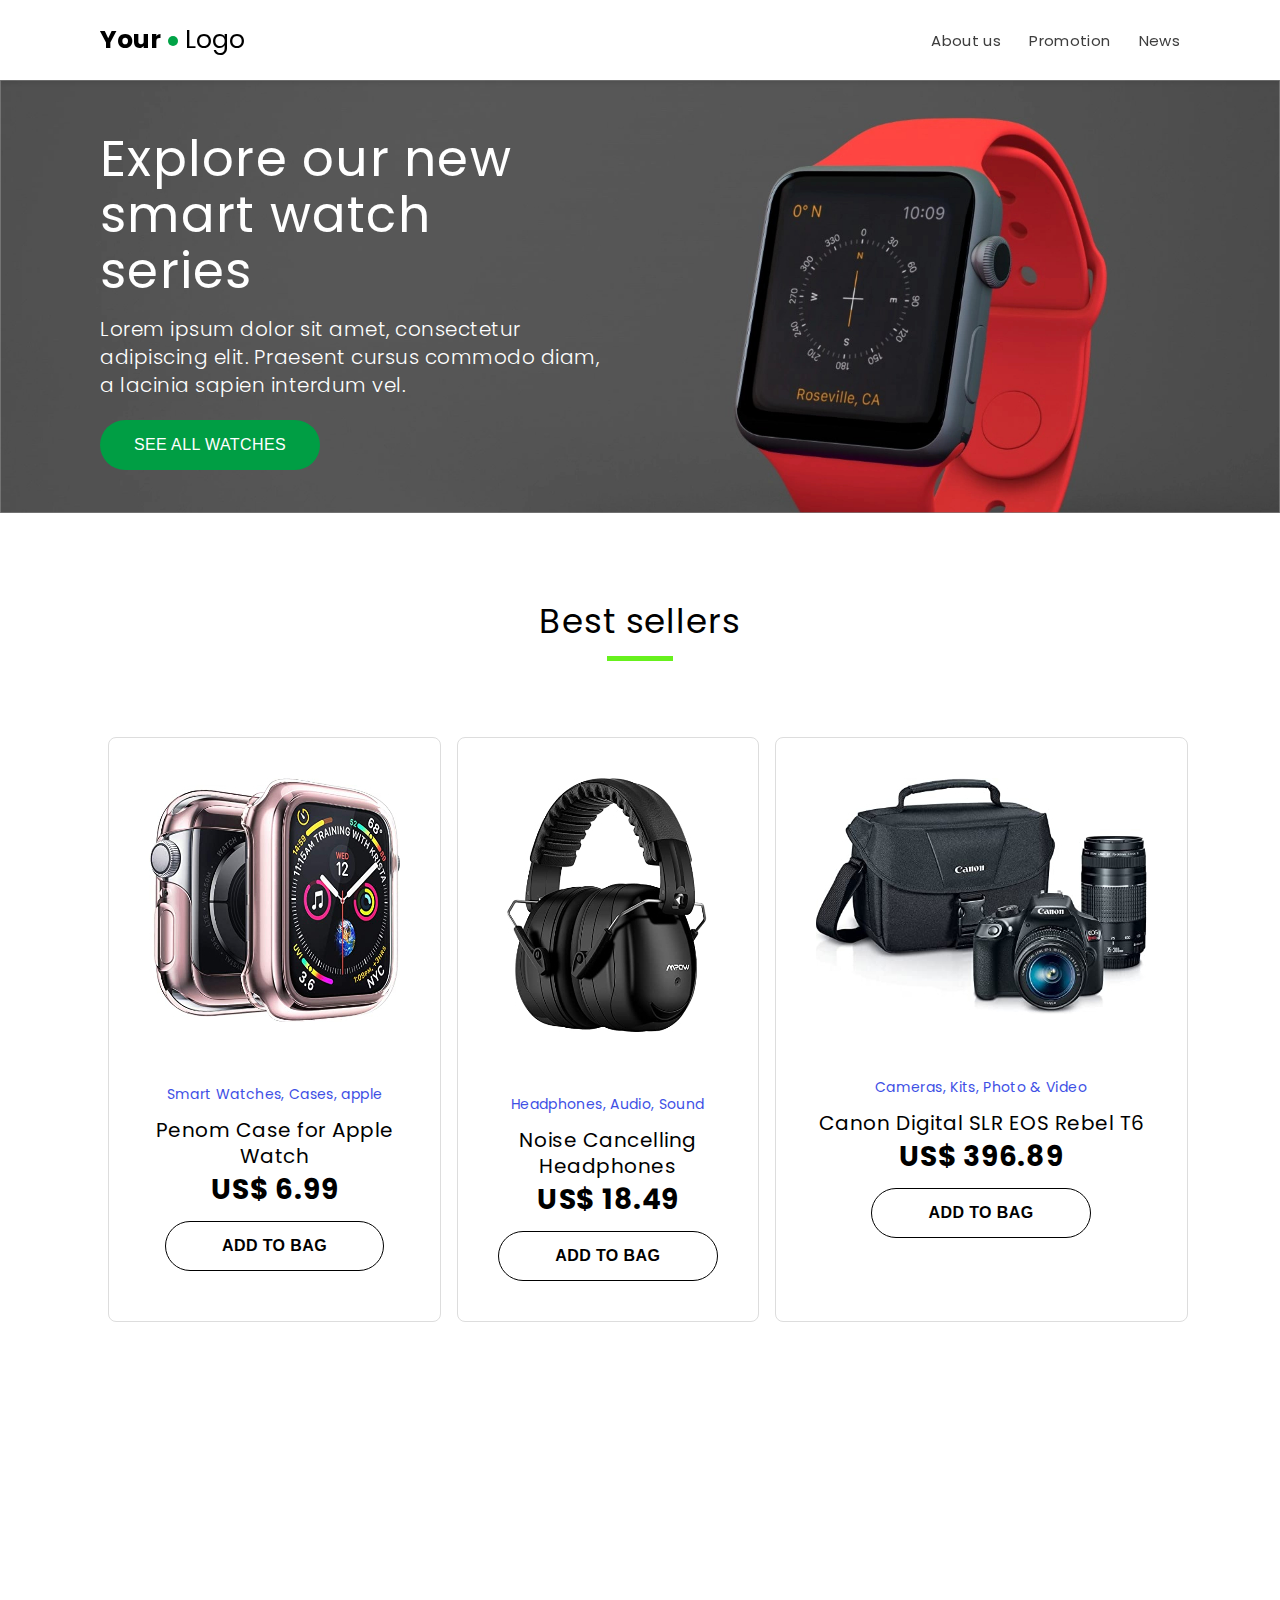
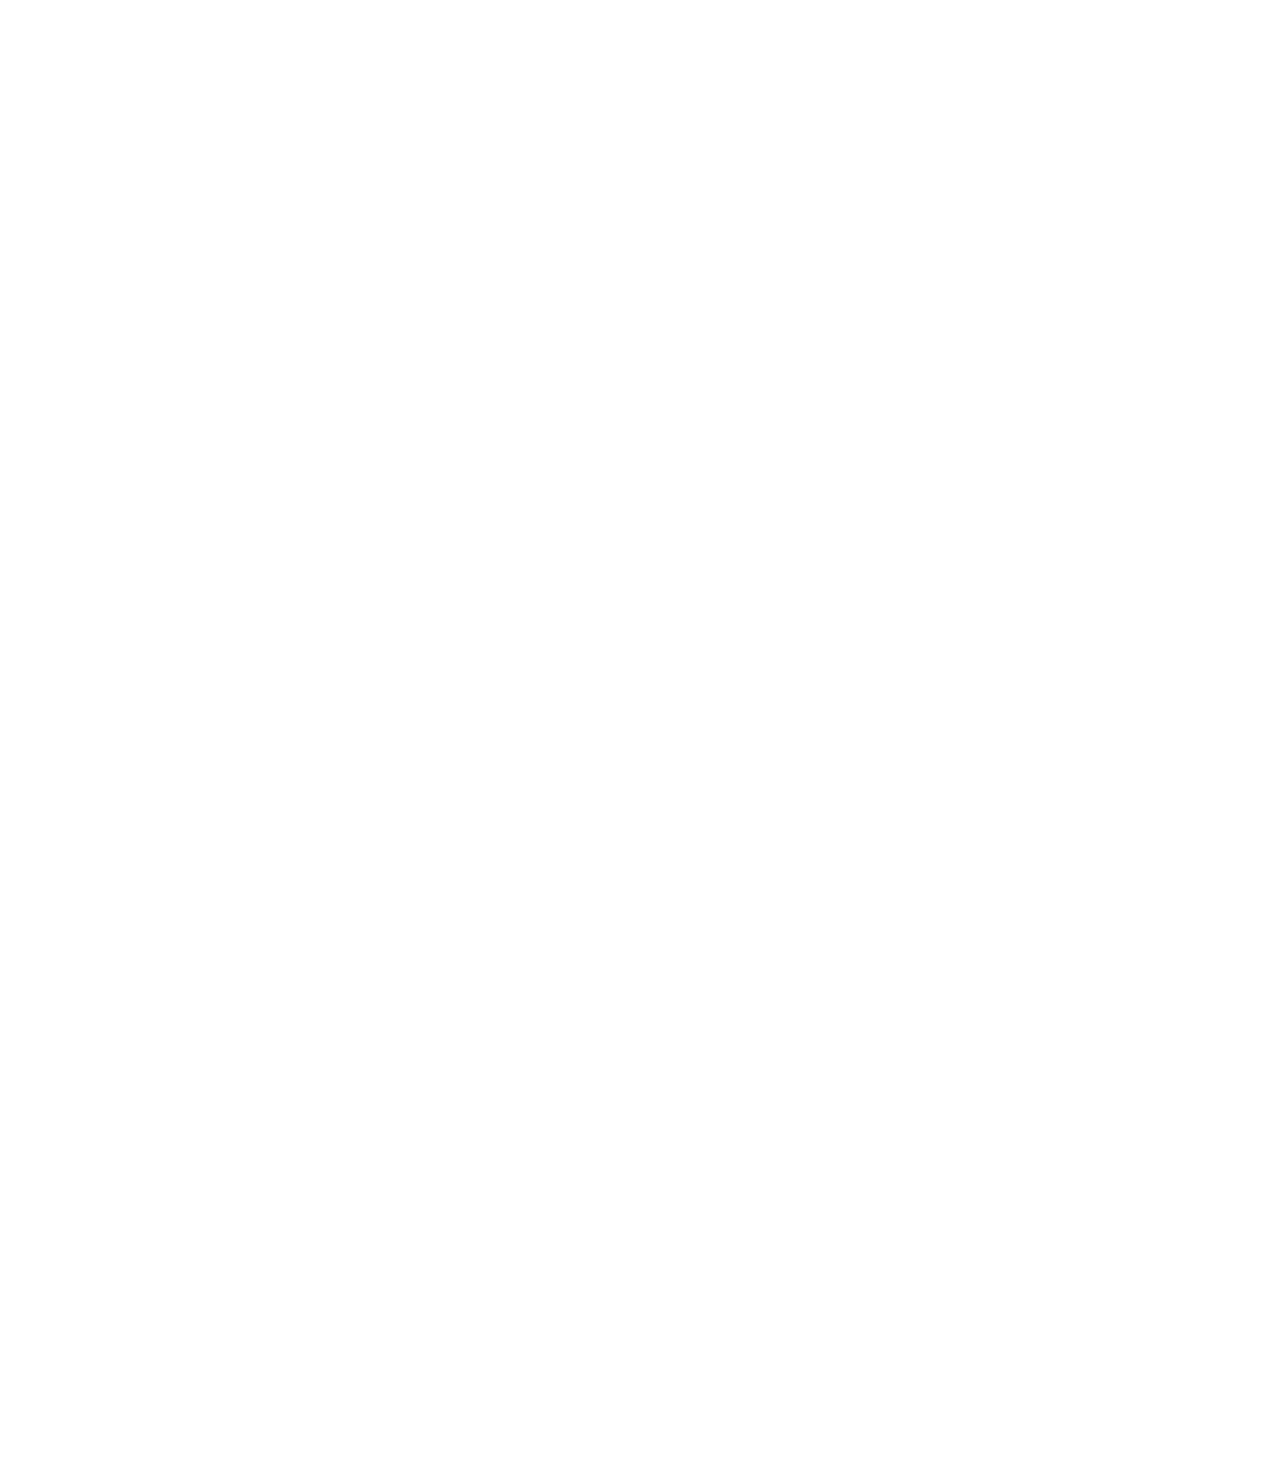
==== index.html @ abc0df98 "Site de compras" ====
<!DOCTYPE html>
<html lang="en">
<head>
    <meta charset="UTF-8">
    <meta name="viewport" content="width=device-width, initial-scale=1.0">
    <title>Site de Compras</title>

    <link rel="stylesheet" href="styles/styles.css">

    <link rel="preconnect" href="https://fonts.googleapis.com">
    <link rel="preconnect" href="https://fonts.gstatic.com" crossorigin>
    <link href="https://fonts.googleapis.com/css2?family=Poppins&display=swap" rel="stylesheet">
    
</head>
<body>
    <header>
        <div class="container">
            <section class="logo">
                <strong>Your</strong>
                <span class="green-dot"></span>
                <span>Logo</span>
            </section>
            <nav>
                <ul>
                    <li><a href="#">About us</a></li>
                    <li><a href="#">Promotion</a></li>
                    <li><a href="#">News</a></li>
                </ul>
            </nav>
        </div>
    </header>

    <section class="hero">
        <img src="img/Hero_image.jpg" alt="hero image - smart watch">
        <div class="hero-content">
            <div class="container">
                <h1>Explore our new smart watch series</h1>
                <p>Lorem ipsum dolor sit amet, consectetur adipiscing elit. Praesent cursus commodo diam, a lacinia sapien interdum vel.</p>
                <button>See all watches</button>
            </div>
        </div>
    </section>

    <section class="best-sellers">
        <h2>Best sellers</h2>
        <hr>
        <div class="product-slider">
            <div class="container">
                <div class="product">
                    <div class="product-picture">
                        <img src="img/Watch_case.jpg" alt="product: Penom Case for Apple Watch">
                    </div>
                    <div class="product-info">
                        <h5 class="categories">Smart Watches, Cases, apple</h5>
                        <h4 class="title">Penom Case for Apple Watch</h4>
                        <h3 class="price">US$ 6.99</h3>
                        <button>Add to bag</button>
                    </div>
                </div>

                <div class="product">
                    <div class="product-picture">
                        <img src="img/Headphone.jpg" alt="product: Noise Cancelling Headphones">
                    </div>
                    <div class="product-info">
                        <h5 class="categories">Headphones, Audio, Sound</h5>
                        <h4 class="title">Noise Cancelling Headphones</h4>
                        <h3 class="price">US$ 18.49</h3>
                        <button>Add to bag</button>
                    </div>
                </div>

                <div class="product">
                    <div class="product-picture">
                        <img src="img/Camera.jpg" alt="product: Canon Digital SLR EOS Rebel T6">
                    </div>
                    <div class="product-info">
                        <h5 class="categories">Cameras, Kits, Photo & Video</h5>
                        <h4 class="title">Canon Digital SLR EOS Rebel T6</h4>
                        <h3 class="price">US$ 396.89</h3>
                        <button>Add to bag</button>
                    </div>
                </div>

            </div>
        </div>
    </section>

</body>
</html>
---- styles/styles.css ----
body {
  margin: 0;
  font-family: "Poppins", sans-serif;
  min-height: 3000px;
  padding-top: 80px;
}

.container {
  max-width: 1080px;
  margin: auto;
  padding: 0 16px;
}

ul {
  margin: 0;
  padding: 0;
}

header {
  background-color: #fff;
  box-shadow: 0 1px 6px 0 rgba(0, 0, 0, 0.15);
  height: 80px;
  position: fixed;
  top: 0;
  left: 0;
  width: 100%;
  z-index: 1;
}

header .container {
  display: flex;
  align-items: center;
  justify-content: space-between;
  height: 100%;
}

header .logo {
  display: inline-block;
  font-size: 25px;
}
  
header .logo .green-dot {
  background-color: rgb(0, 163, 70);
  width: 10px;
  height: 10px;
  display: inline-block;
  vertical-align: middle;
  border-radius: 5px;
}

header nav {
  display: inline-block;
  float: right;
}

header nav ul li {
  display: inline-block;
}

header nav ul li a {
  color: #3e3e3e;
  font-size: 15px;
  letter-spacing: 0.37px;
  margin-right: 24px;
  text-decoration: none;
}

header nav ul li:last-of-type a {
  margin-right: 0px;
}

section.hero {
  position: relative;
}

section.hero img {
  width: 100%;
  height: auto;
}

.hero-content {
  position: absolute;
  top: 0;
  left: 0;
  width: 100%;
  height: 100%; 
  z-index: 0;
}

.hero-content .container {
  display: flex;
  flex-direction: column;
  justify-content: center;
  height: 100%;
}

.hero-content h1 {
  max-width: 495px;
  color: #fff ;
  font-size: 50px;
  letter-spacing: 1.25px;
  line-height: 56px;
  margin-bottom: 16px;
  margin-top: 0;
  font-weight: normal;
}


.hero-content p {
  max-width: 518px;
  color: #fff ;
  font-weight: 300;
  font-size: 20px;
  letter-spacing: 0.5px;
  line-height: 28px;
  margin-bottom: 21px;
  margin-top: 0;
}

.hero-content button {
  height: 50px;
  width: 220px;
  max-width: 100%;
  border-radius: 92px;
  background-color: #009e44;
  color: #fff;
  font-size: 16px;
  letter-spacing: 0.4px;
  line-height: 24px;
  text-align: center;
  border: none;
  text-transform: uppercase;
}

section.best-sellers {
  padding-top: 80px;
}

section.best-sellers h2 {
  text-align: center;
  font-size: 34px;
  letter-spacing: 0.85px;
  line-height: 42px;
  font-weight: normal;
  margin: 0 0 14px 0;
}

section.best-sellers hr {
  border: none;
  border-top: 5px solid #67f11d;
  width: 66px;
}

section.best-sellers .product-slider {
  margin-top: 76px;
}

section.best-sellers .container {
  display: flex;
  justify-content: space-between;
  padding: 0 8px;
}

section.best-sellers .product-slider .product {
  border-radius: 8px;
  border: 1px solid #ddd;
  width: 33%;
  text-align: center;
  margin: 0 8px;
  padding: 40px;
}

section.best-sellers .product-slider .product .product-info {
  margin-top: 50px;
}

section.best-sellers .product-slider .product .product-info .categories {
  color: #3e50e5;
  font-weight: normal;
  font-size: 14px;
  letter-spacing: 0.35px;
  line-height: 30px;
  margin-bottom: 8px;
  margin-top: 0px;
}

section.best-sellers .product-slider .product .product-info .title {
  font-size: 20px;
  letter-spacing: 0.5px;
  line-height: 26px;
  margin-bottom: 6px;
  font-weight: normal;
  margin-top: 0px;
}

section.best-sellers .product-slider .product .product-info .price {
  font-size: 28px;
  font-weight: bold;
  letter-spacing: 0.7px;
  line-height: 30px;
  margin-bottom: 16px;
  margin-top: 0px;
}

section.best-sellers .product-slider .product .product-info button {
  height: 50px;
  width: 219.5px;
  border: 1px solid #000;
  background-color: white;
  border-radius: 220px;
  text-transform: uppercase;
  font-size: 16px;
  font-weight: 700;
  letter-spacing: 0.4px;
  line-height: 24px;
}
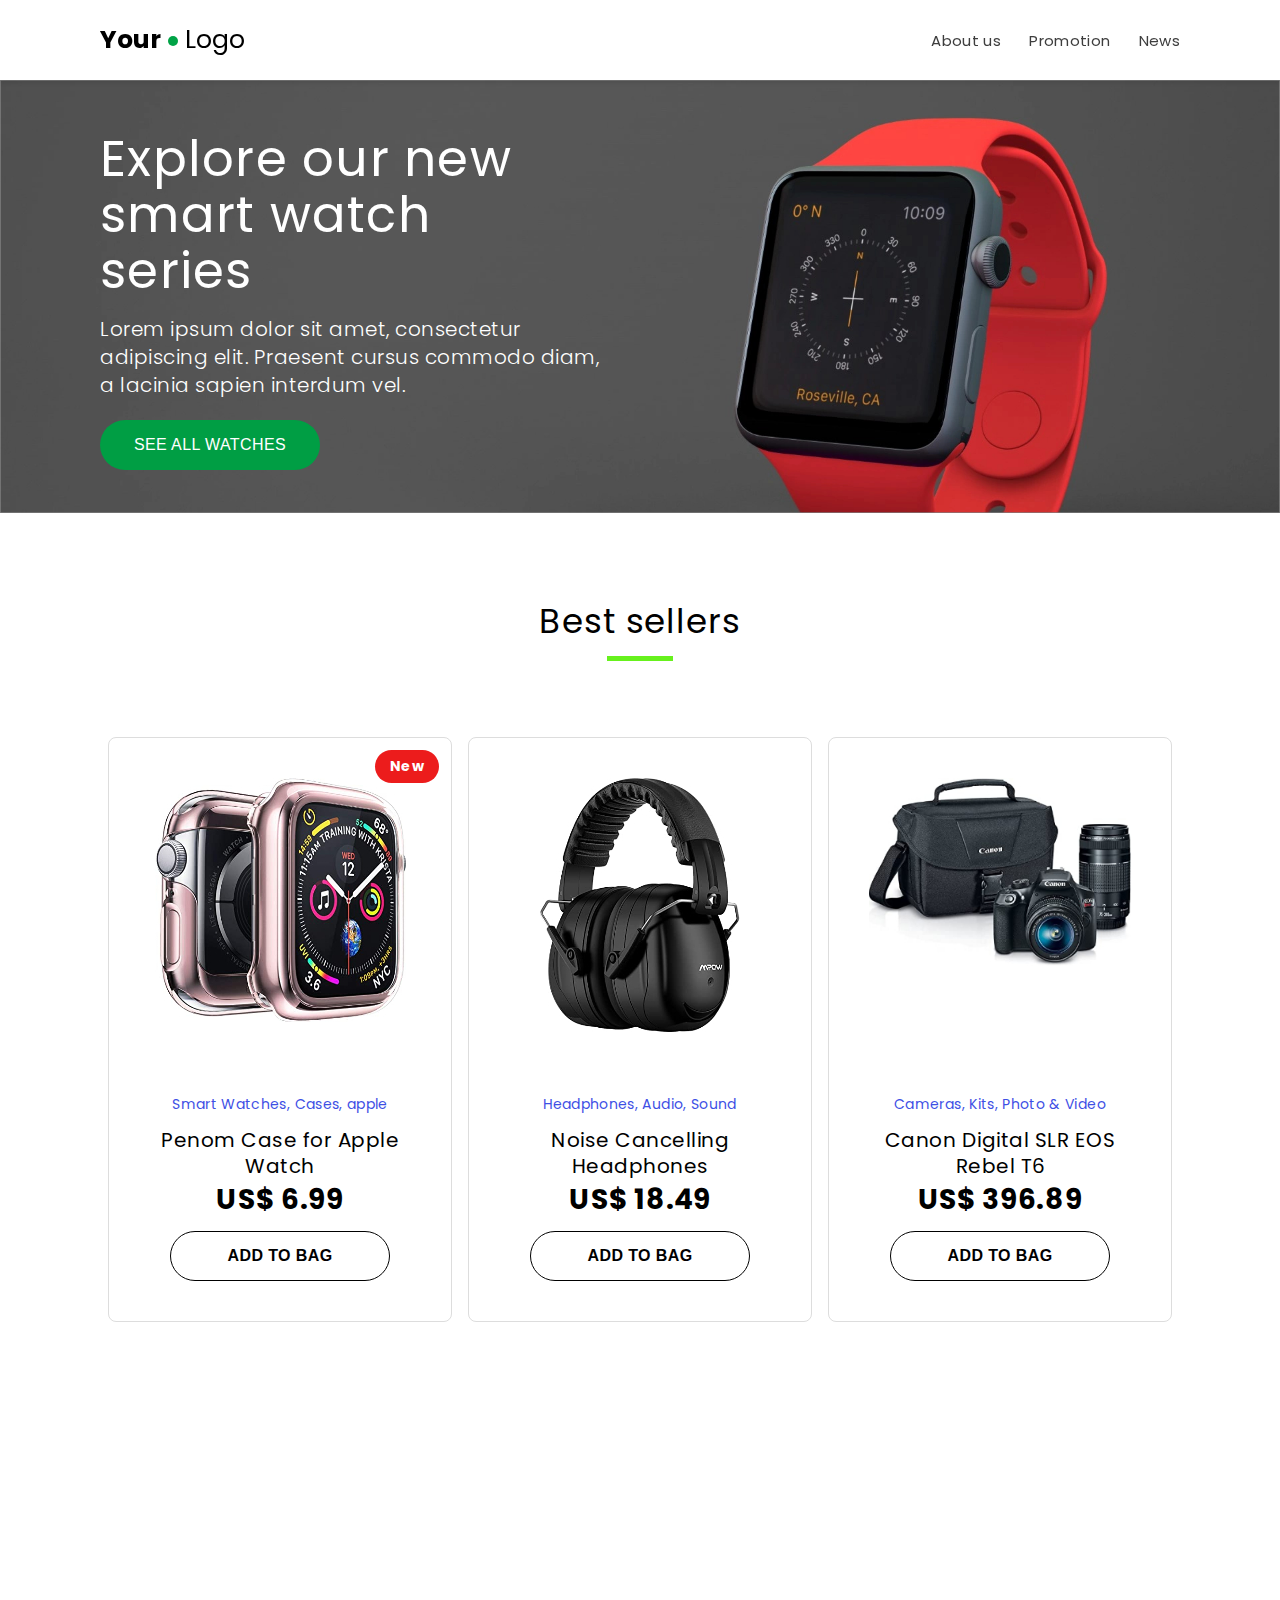
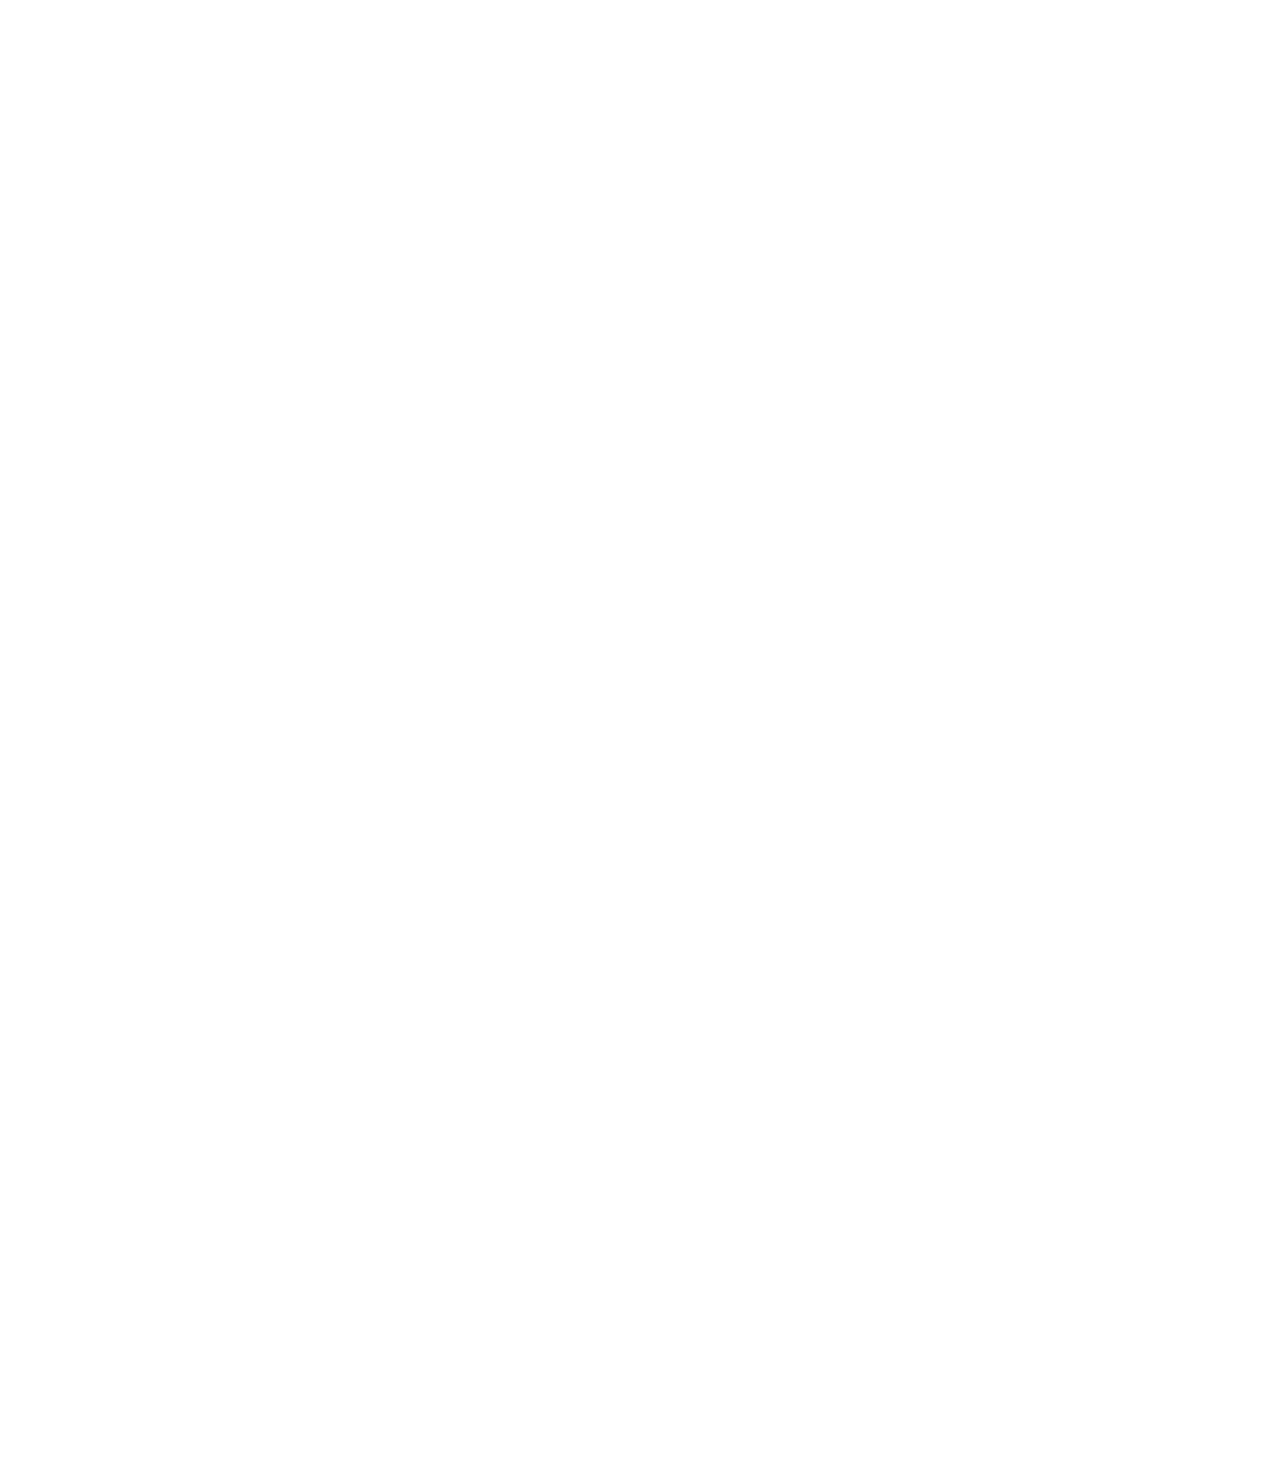
==== commit d6c53090: "Adição de etiquetas" ====
--- a/index.html
+++ b/index.html
@@ -46,7 +46,7 @@
         <hr>
         <div class="product-slider">
             <div class="container">
-                <div class="product">
+                <div class="product new">
                     <div class="product-picture">
                         <img src="img/Watch_case.jpg" alt="product: Penom Case for Apple Watch">
                     </div>
--- a/styles/styles.css
+++ b/styles/styles.css
@@ -157,7 +157,7 @@
 
 section.best-sellers .container {
   display: flex;
-  justify-content: space-between;
+  justify-content: space-around;
   padding: 0 8px;
 }
 
@@ -168,7 +168,34 @@
   text-align: center;
   margin: 0 8px;
   padding: 40px;
-}
+  position: relative;
+  display: flex;
+  flex-direction: column;
+  justify-content: space-between;
+}
+
+section.best-sellers .product-slider .product img{
+  max-width: 100%;
+}
+
+
+section.best-sellers .product-slider .product.new::before {
+  content: "New";
+  background-color: red;
+  position: absolute;
+  top: 12px;
+  right: 12px;
+  color: #fff;
+  font-size: 14px;
+  font-weight: 700;
+  letter-spacing: 0.35px;
+  line-height: 21px;
+  text-align: center;
+  padding: 6px 15px;
+  border-radius: 40px;
+  background-color: #ec1c1c;
+}
+
 
 section.best-sellers .product-slider .product .product-info {
   margin-top: 50px;
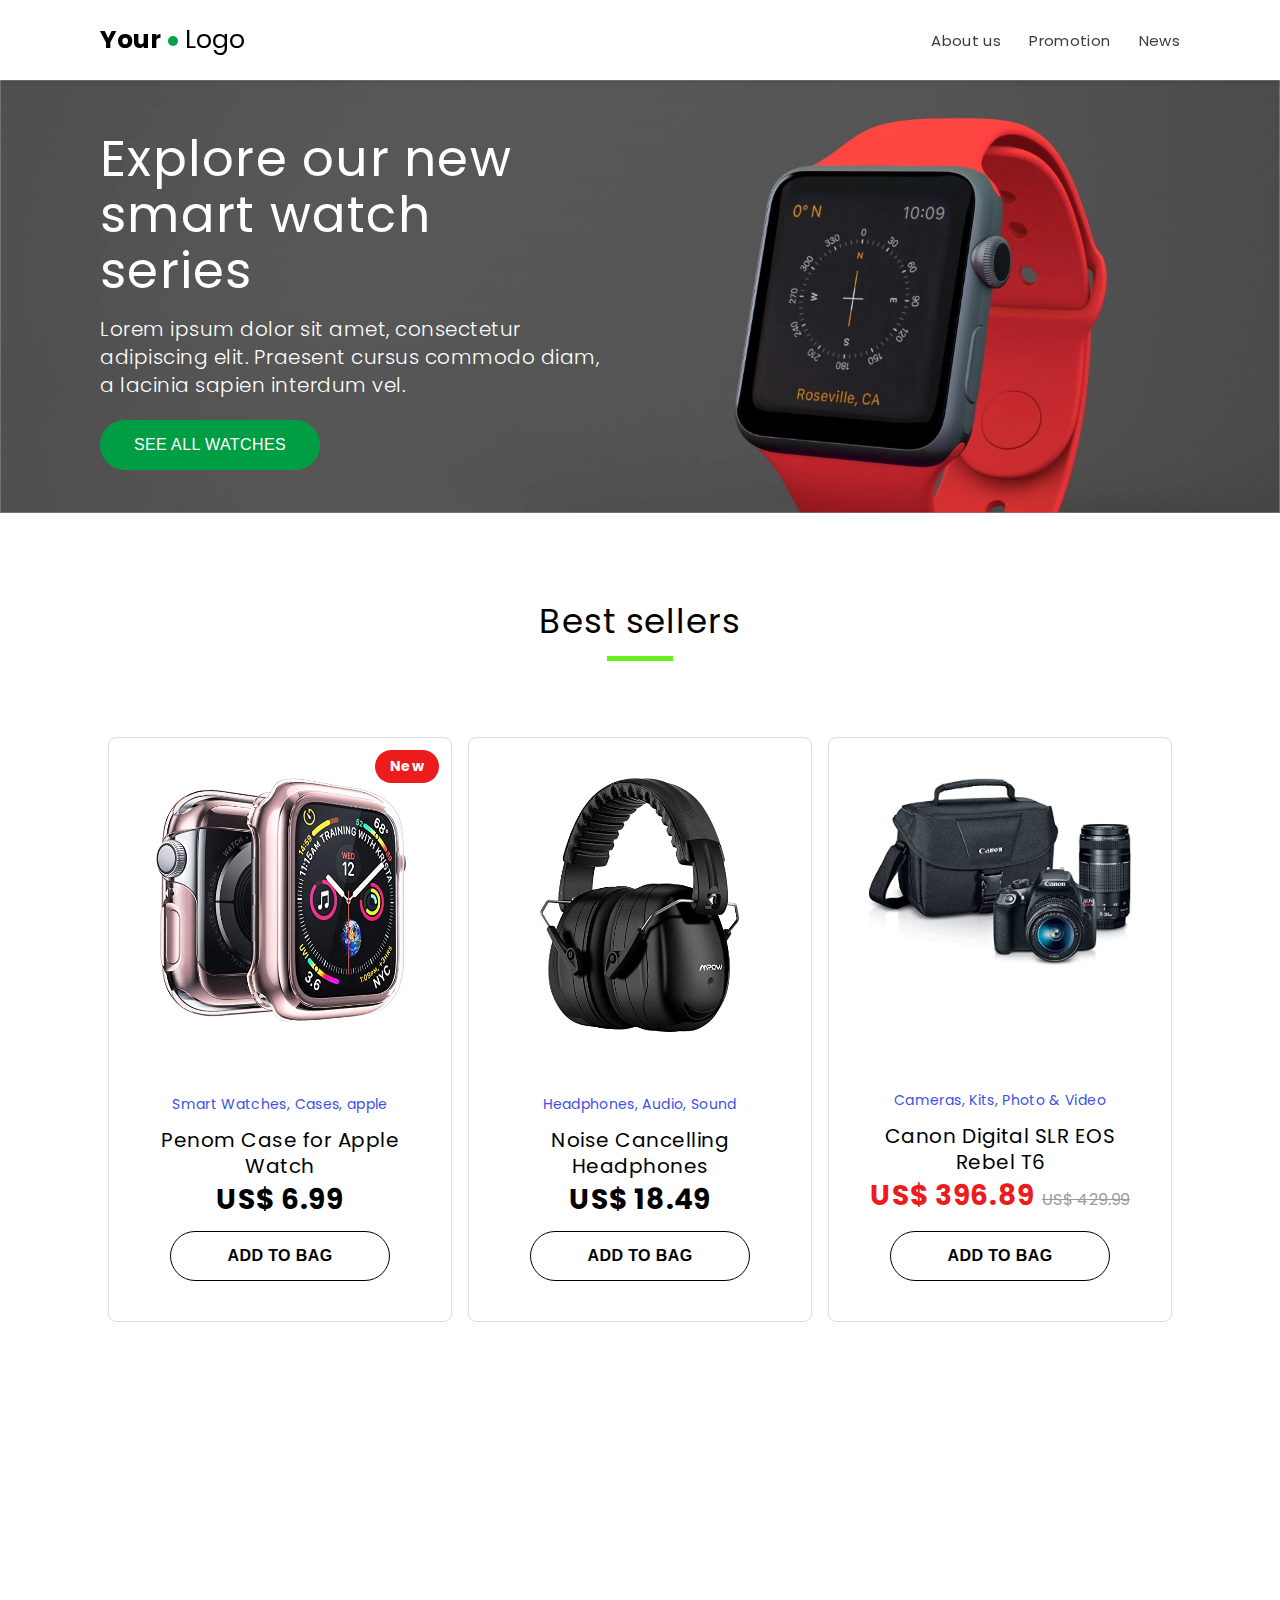
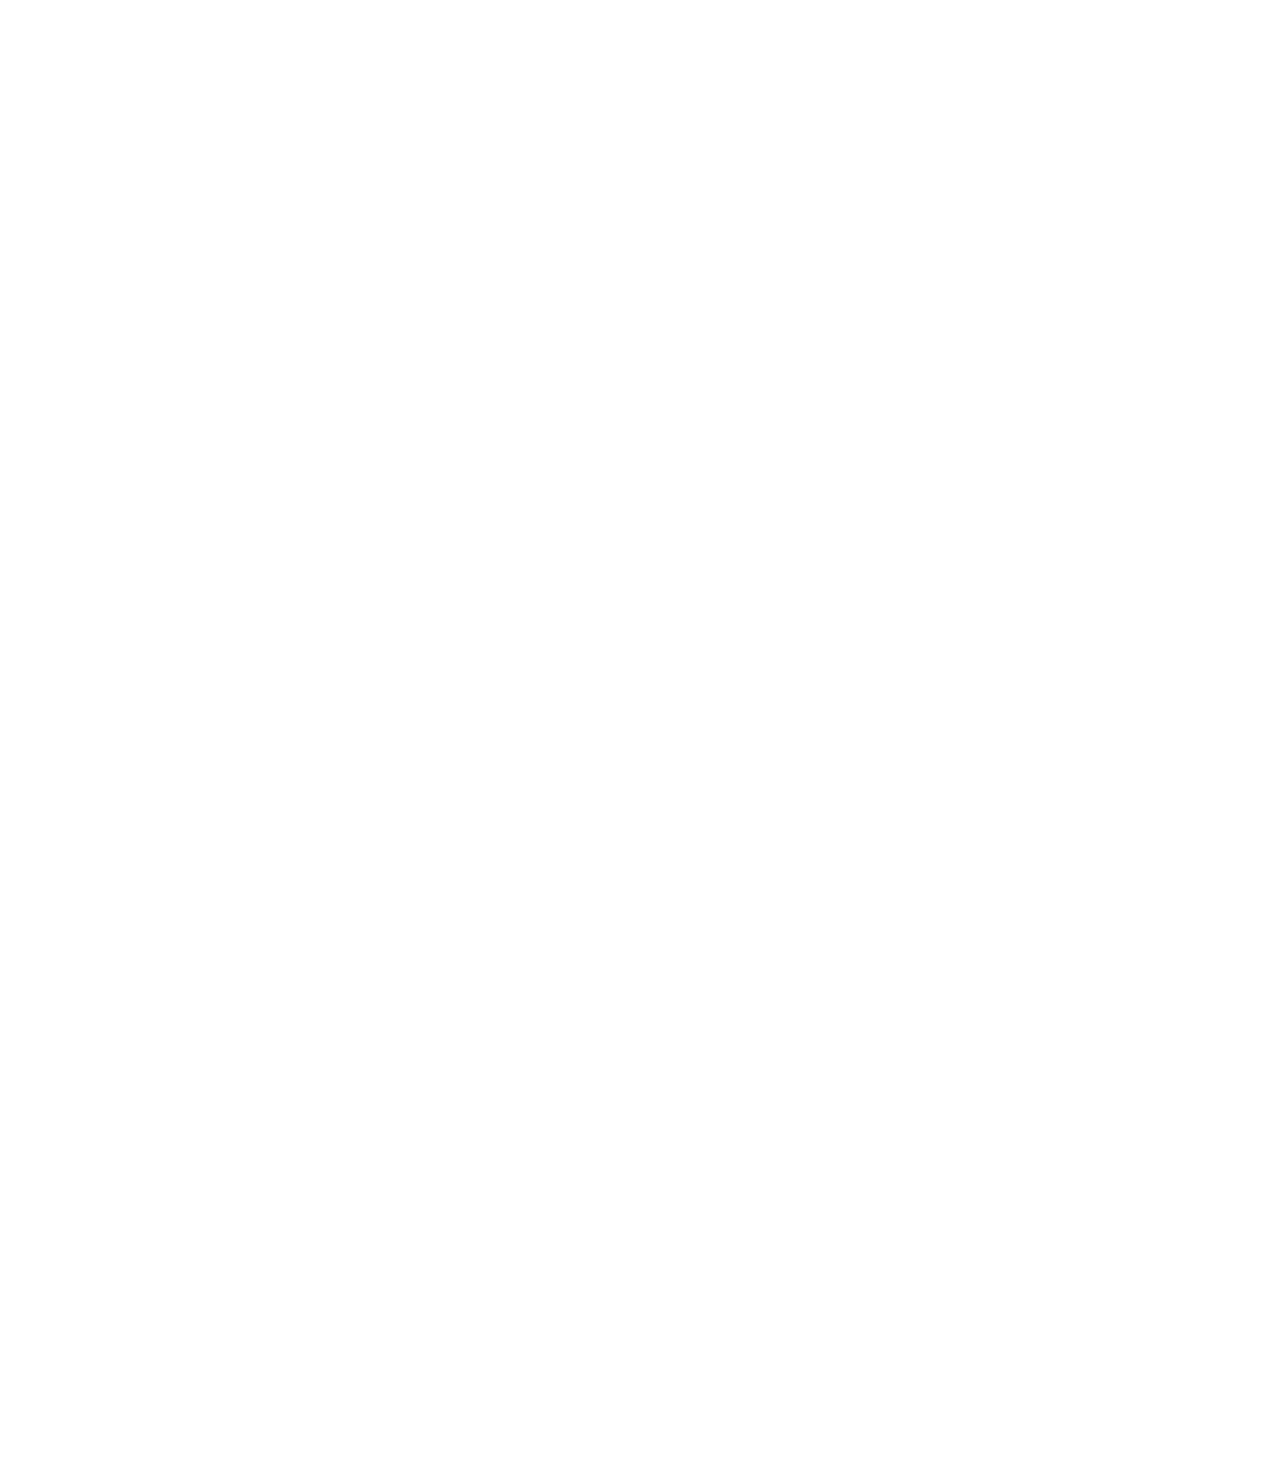
==== commit 79a4394c: "preços com desconto" ====
--- a/index.html
+++ b/index.html
@@ -53,7 +53,9 @@
                     <div class="product-info">
                         <h5 class="categories">Smart Watches, Cases, apple</h5>
                         <h4 class="title">Penom Case for Apple Watch</h4>
-                        <h3 class="price">US$ 6.99</h3>
+                        <h3 class="price">
+                            <span>US$ 6.99</span>
+                        </h3>
                         <button>Add to bag</button>
                     </div>
                 </div>
@@ -65,7 +67,9 @@
                     <div class="product-info">
                         <h5 class="categories">Headphones, Audio, Sound</h5>
                         <h4 class="title">Noise Cancelling Headphones</h4>
-                        <h3 class="price">US$ 18.49</h3>
+                        <h3 class="price">
+                            <span>US$ 18.49</span>
+                        </h3>
                         <button>Add to bag</button>
                     </div>
                 </div>
@@ -77,7 +81,10 @@
                     <div class="product-info">
                         <h5 class="categories">Cameras, Kits, Photo & Video</h5>
                         <h4 class="title">Canon Digital SLR EOS Rebel T6</h4>
-                        <h3 class="price">US$ 396.89</h3>
+                        <h3 class="price">
+                            <span class="discounted-price">US$ 396.89</span>
+                            <span class="original-price">US$ 429.99</span>  
+                        </h3>
                         <button>Add to bag</button>
                     </div>
                 </div>
--- a/styles/styles.css
+++ b/styles/styles.css
@@ -227,6 +227,20 @@
   line-height: 30px;
   margin-bottom: 16px;
   margin-top: 0px;
+}
+
+section.best-sellers .product-slider .product .product-info .price .discounted-price {
+  color: #ec1c1c;
+}
+
+
+section.best-sellers .product-slider .product .product-info .price .original-price {
+  color: #9b9b9b;
+  font-weight: normal;
+  font-size: 16px;
+  letter-spacing: 0.4px;
+  line-height: 30px;
+  text-decoration: line-through;
 }
 
 section.best-sellers .product-slider .product .product-info button {
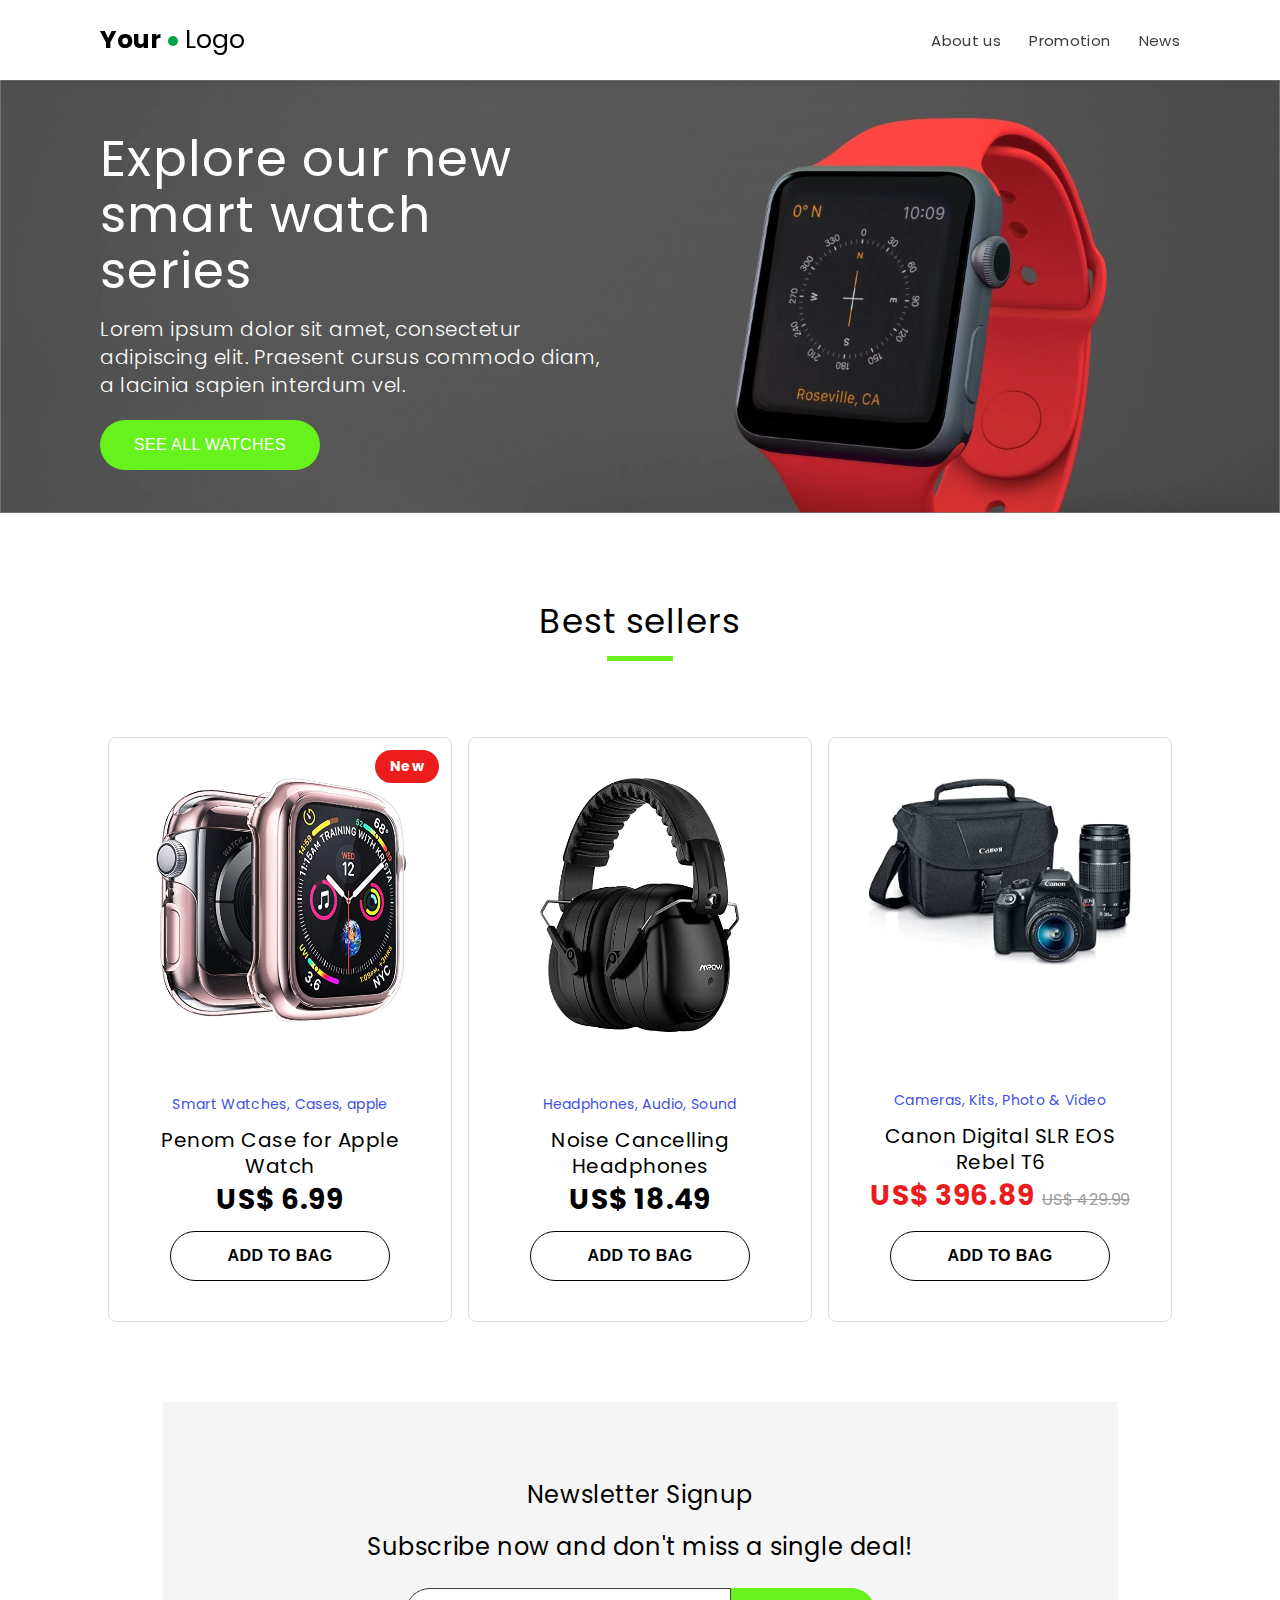
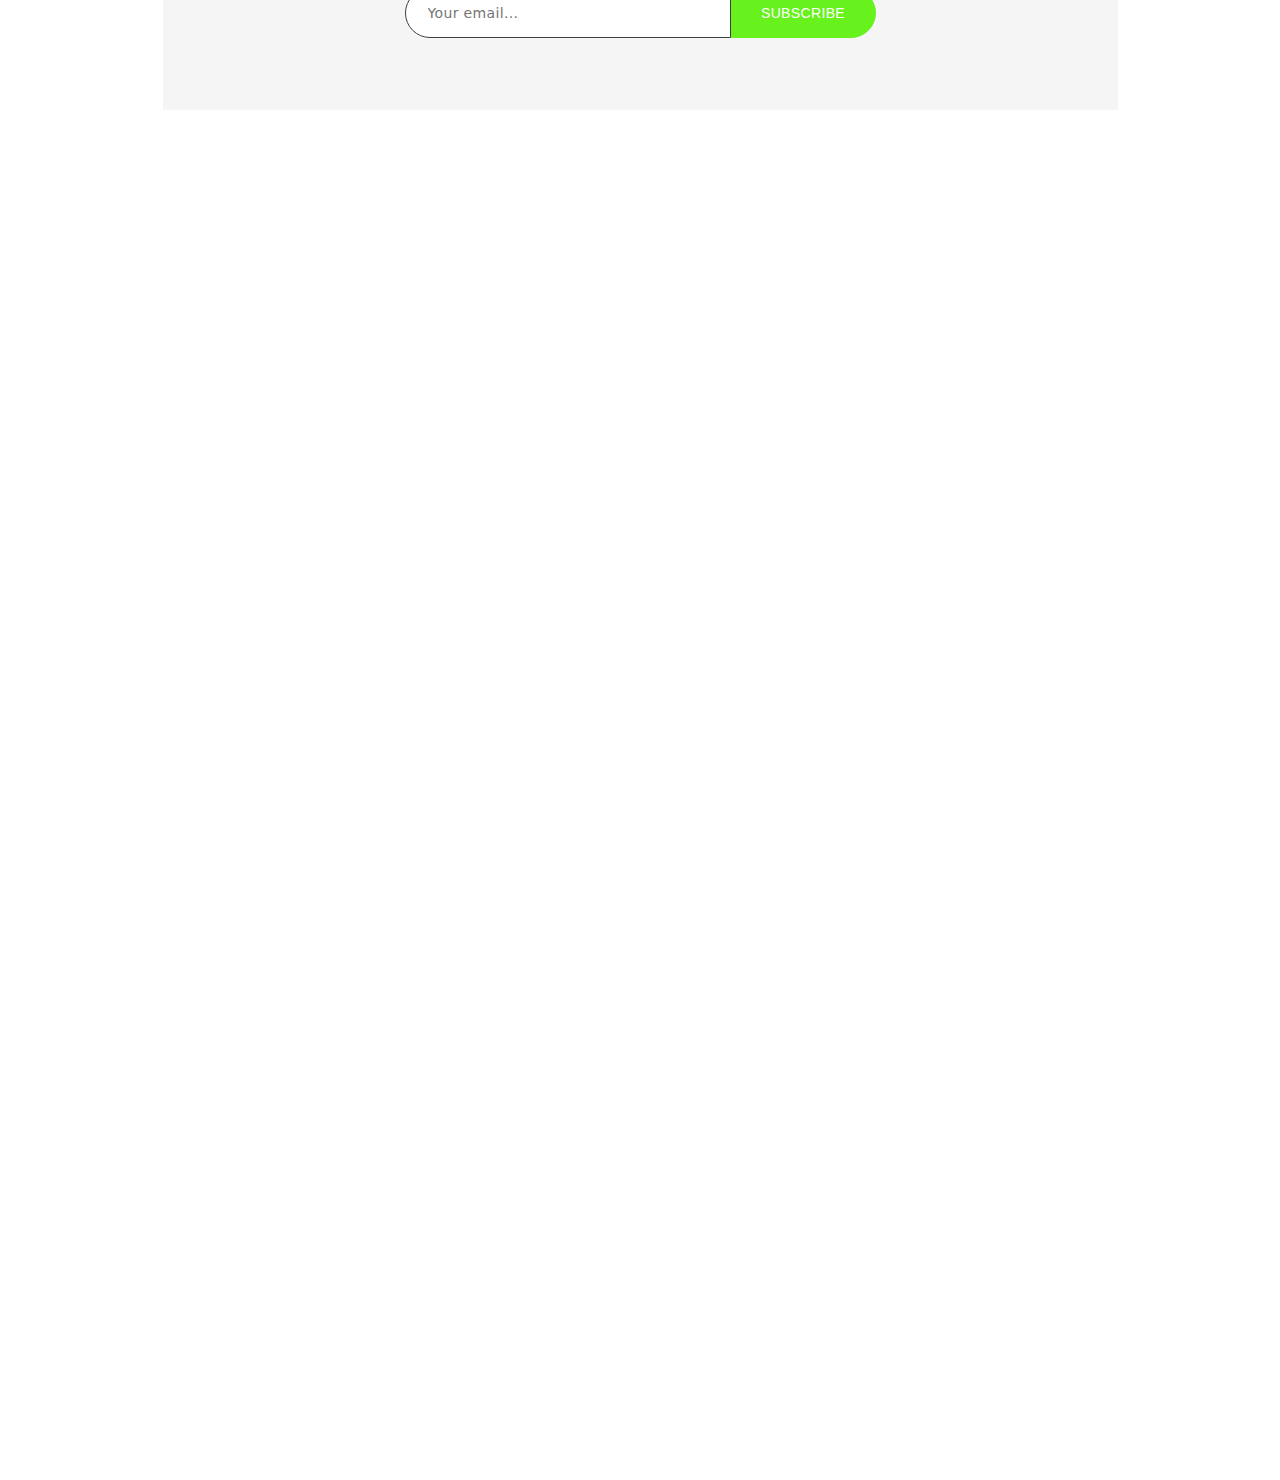
==== commit 13d0195b: "Newsletter" ====
--- a/index.html
+++ b/index.html
@@ -93,5 +93,14 @@
         </div>
     </section>
 
+    <section class="newsletter">
+        <h3>Newsletter Signup</h3>
+        <p>Subscribe now and don't miss a single deal!</p>
+        <form>
+            <input type="email" name="email" placeholder="Your email...">
+            <button type="submit">Subscribe</button>
+        </form>
+    </section>
+
 </body>
 </html>--- a/styles/styles.css
+++ b/styles/styles.css
@@ -122,7 +122,7 @@
   width: 220px;
   max-width: 100%;
   border-radius: 92px;
-  background-color: #009e44;
+  background-color: #67f11d;
   color: #fff;
   font-size: 16px;
   letter-spacing: 0.4px;
@@ -254,4 +254,65 @@
   font-weight: 700;
   letter-spacing: 0.4px;
   line-height: 24px;
+}
+
+section.newsletter {
+  background-color: rgba(200, 200, 200, 0.18);
+  max-width: 955px;
+  text-align: center;
+  padding: 72px 0;
+  margin: 80px auto;
+}
+
+section.newsletter h3 {
+  font-size: 24px;
+  letter-spacing: 0.6px;
+  line-height: 42px;
+  font-weight: normal;
+  margin-top: 0;
+  margin-bottom: 10px;
+}
+
+section.newsletter p {
+  font-size: 24px;
+  letter-spacing: 0.6px;
+  line-height: 42px;
+  font-weight: normal;
+  margin-top: 0;
+  margin-bottom: 20px;
+}
+
+section.newsletter form {
+  display: flex;
+  justify-content: center;
+}
+
+section.newsletter form input {
+  height: 50px;
+  width: 326px;
+  max-width: 80%;
+  border-radius: 60px 0 0 60px;
+  box-sizing: border-box;
+  border: 1px solid #3e3e3e;
+  color: #3e3e3e;
+  font-size: 14px;
+  font-family: system-ui, -apple-system, BlinkMacSystemFont, 'Segoe UI', Roboto, Oxygen, Ubuntu, Cantarell, 'Open Sans', 'Helvetica Neue', sans-serif;
+  letter-spacing: 0.35px;
+  line-height: 21px;
+  padding-left: 22px;
+}
+
+section.newsletter form button{
+  height: 50px;
+  width: 145px;
+  max-width: 20%;
+  border-radius: 0 60px 60px 0;
+  box-sizing: border-box;
+  background-color: #67f11d;  
+  border: 1px solid #67f11d;
+  color: #fff;
+  font-size: 14px;
+  letter-spacing: 0.35px;
+  line-height: 21px;
+  text-transform: uppercase;
 }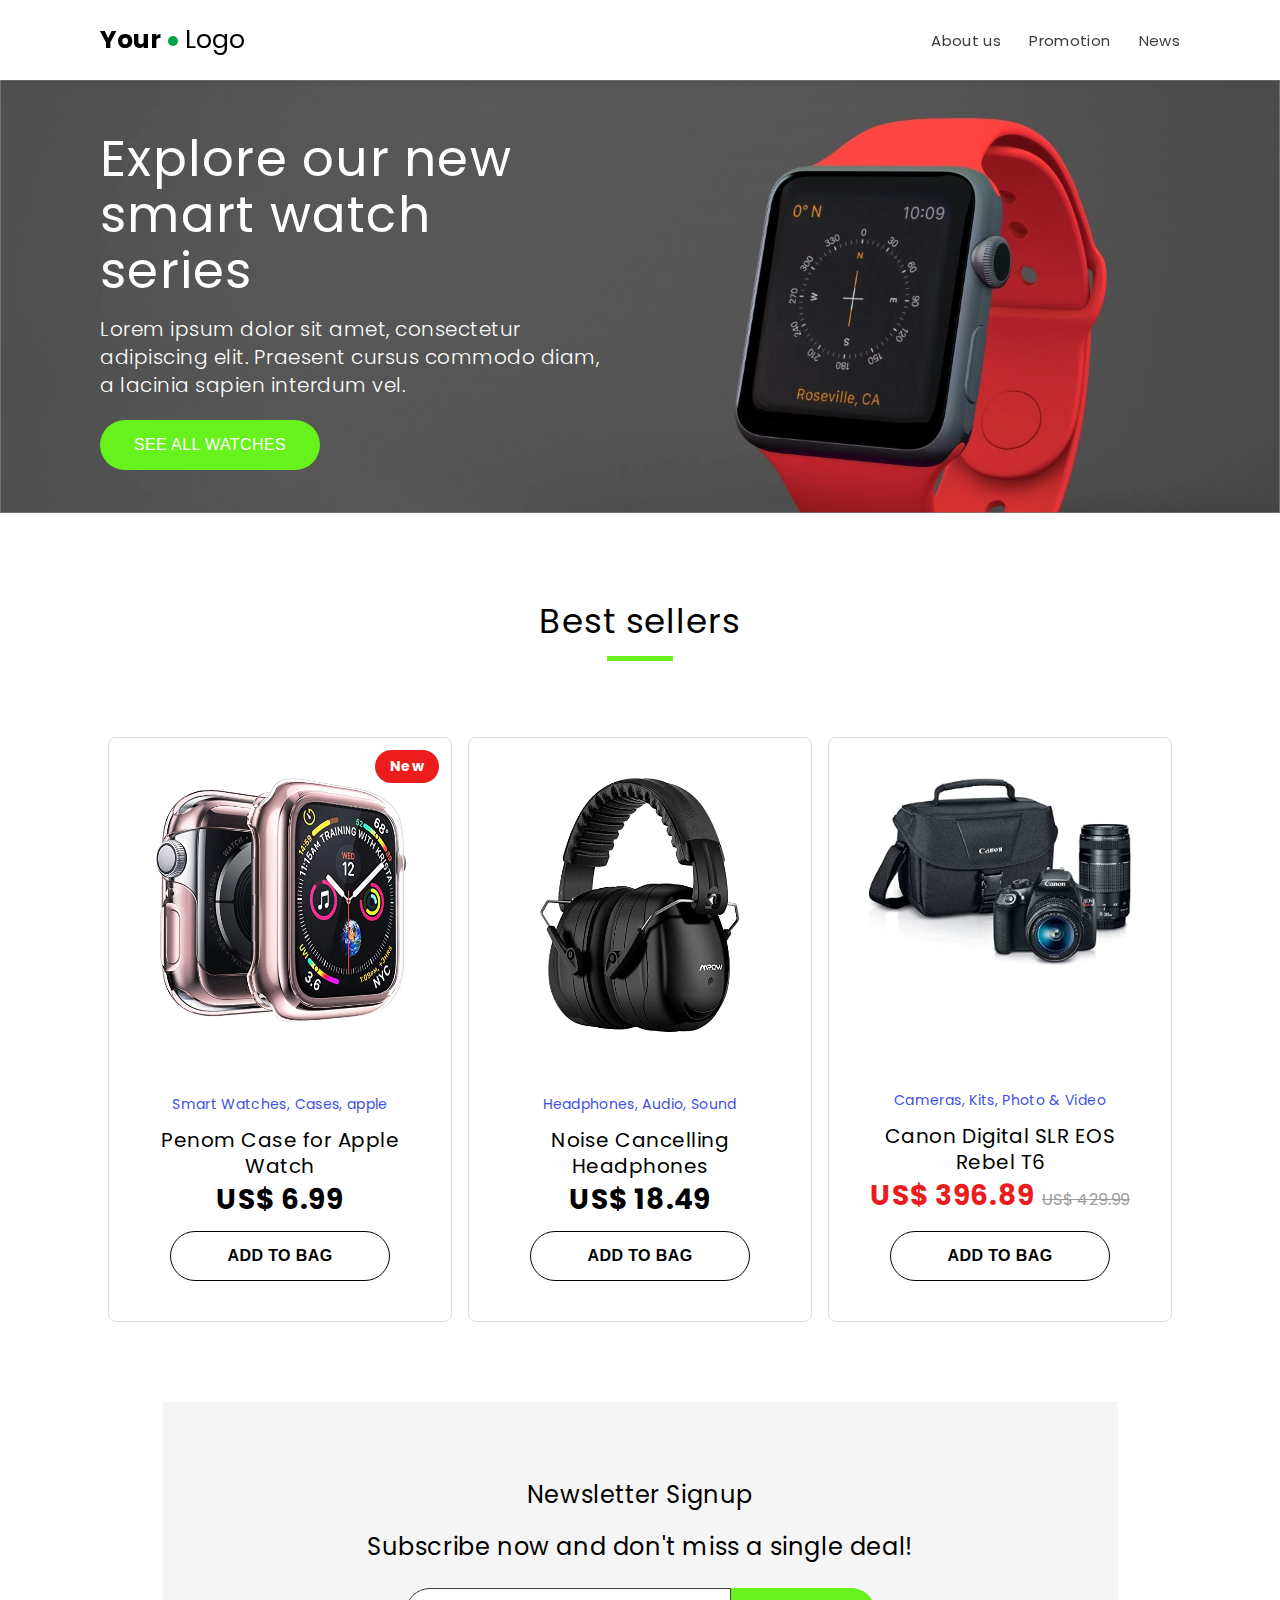
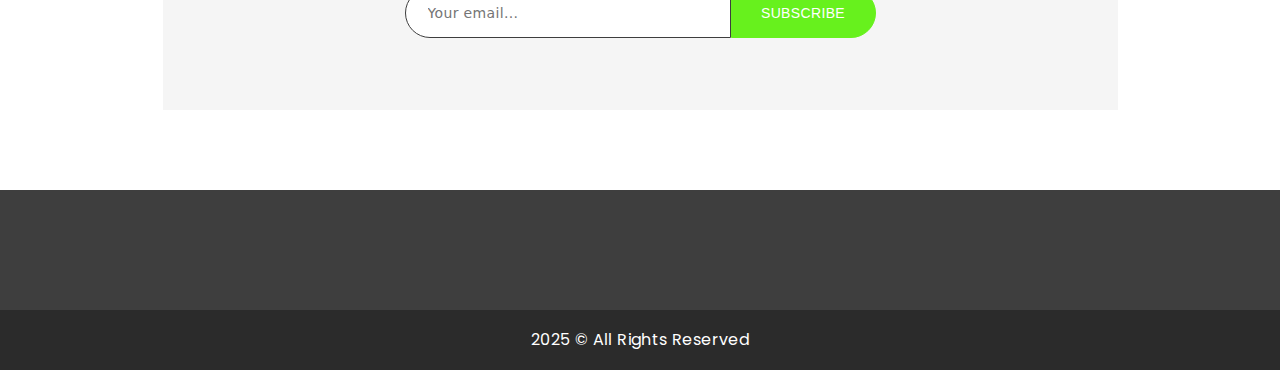
==== commit c81003cb: "footer e copyright text" ====
--- a/index.html
+++ b/index.html
@@ -102,5 +102,17 @@
         </form>
     </section>
 
+    <footer>
+        <div class="bottom-nav">
+            <div class="container">
+                
+            </div>
+        </div>
+
+        <div class="copyright-text">
+            2025 © All Rights Reserved
+        </div>
+    </footer>
+
 </body>
 </html>--- a/styles/styles.css
+++ b/styles/styles.css
@@ -1,7 +1,6 @@
 body {
   margin: 0;
   font-family: "Poppins", sans-serif;
-  min-height: 3000px;
   padding-top: 80px;
 }
 
@@ -315,4 +314,25 @@
   letter-spacing: 0.35px;
   line-height: 21px;
   text-transform: uppercase;
+}
+
+footer {
+
+}
+
+footer .bottom-nav {
+  padding: 60px 0;
+  background-color: #3e3e3e;
+}
+
+footer .copyright-text {
+  color: #fff;
+  background-color: #2b2b2b;
+  height: 60px;
+  display: flex;
+  align-items: center;
+  justify-content: center;
+  font-size: 16px;
+  letter-spacing: 0.4px;
+  line-height: 22px;
 }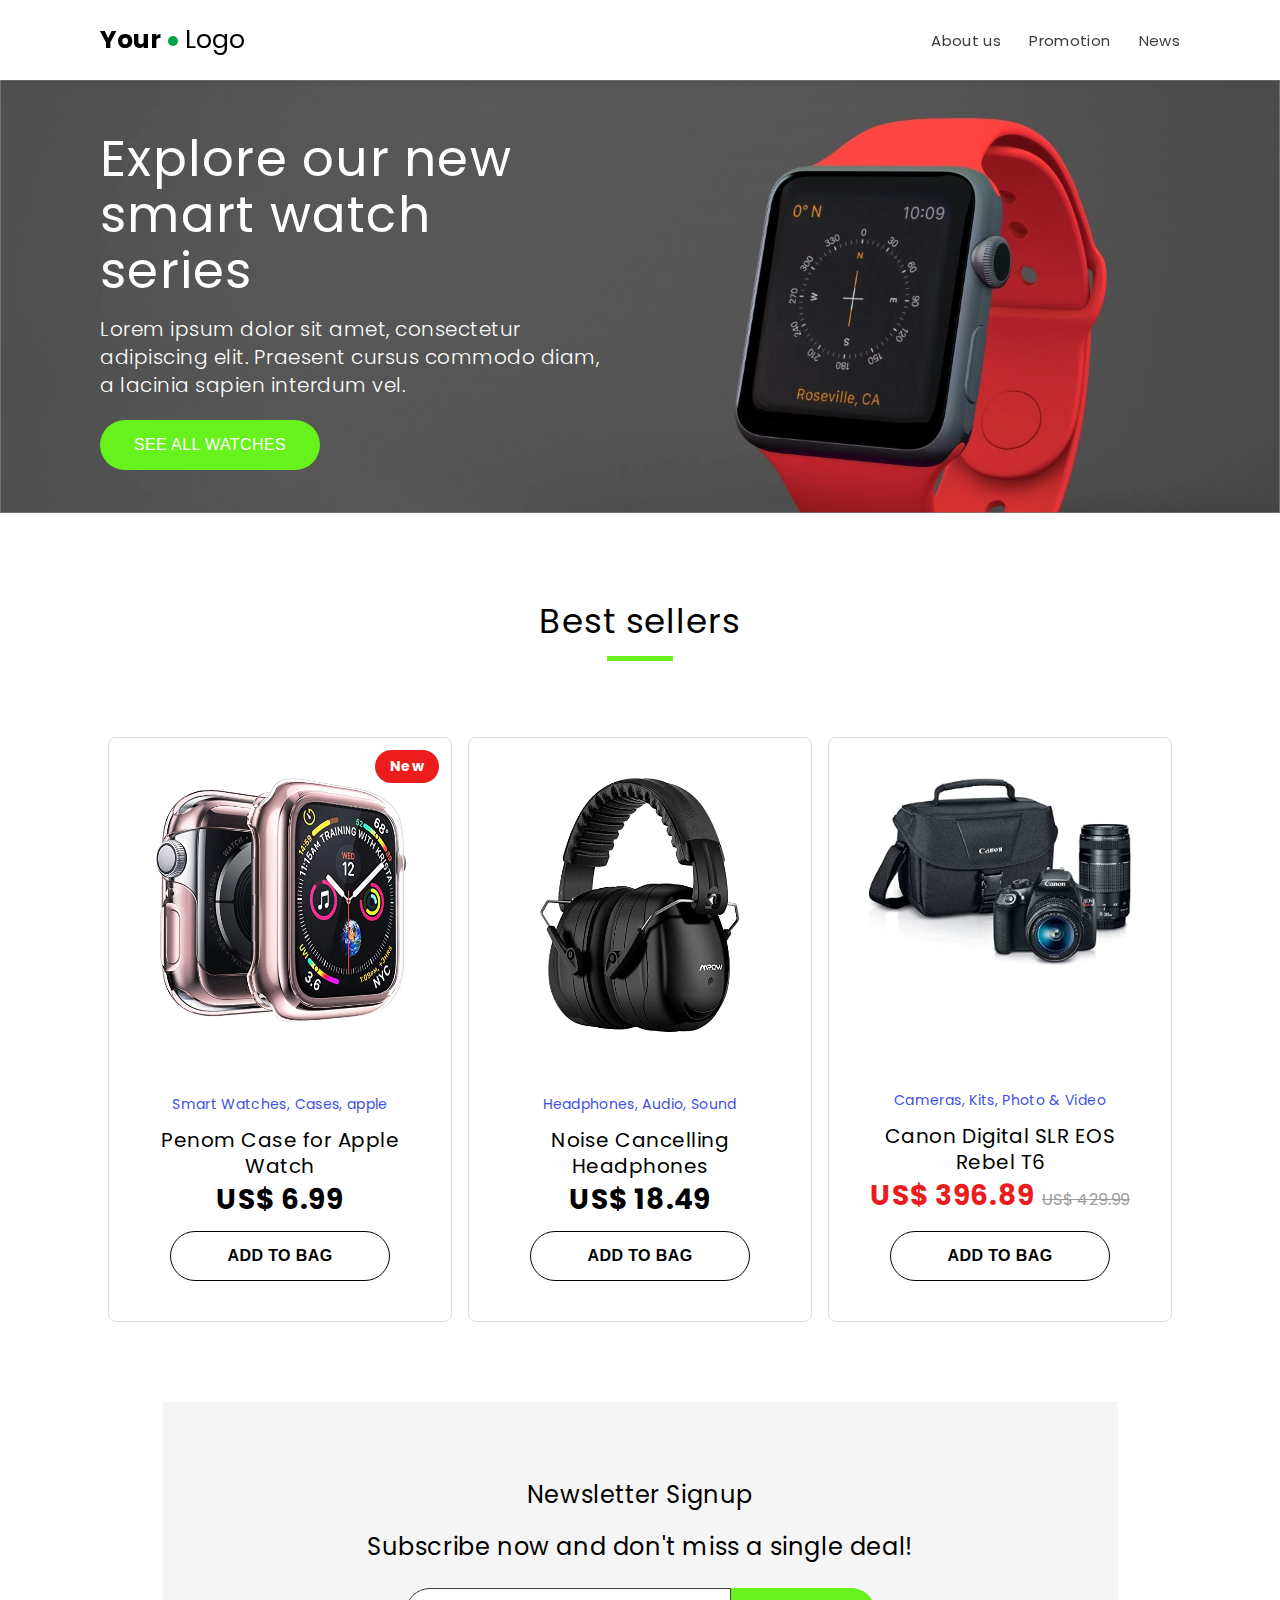
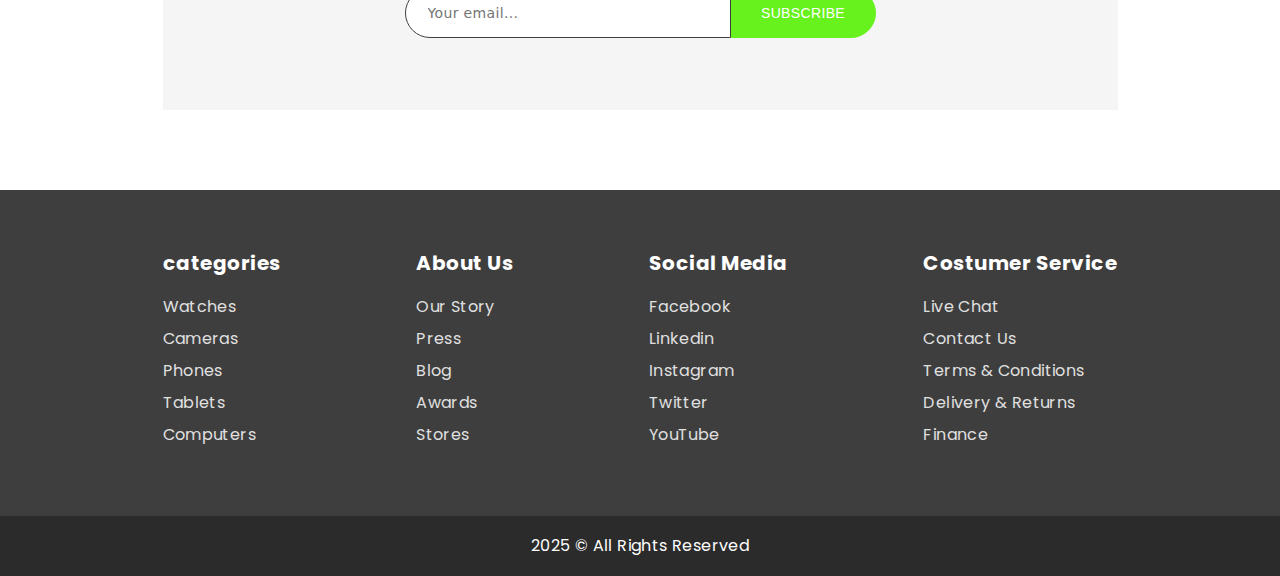
==== commit 9e926716: "Navegação secundária footer" ====
--- a/index.html
+++ b/index.html
@@ -105,7 +105,42 @@
     <footer>
         <div class="bottom-nav">
             <div class="container">
-                
+                <ul>
+                    <li class="list-title">categories</li>
+                    <li><a href="#">Watches</a></li>
+                    <li><a href="#">Cameras</a></li>
+                    <li><a href="#">Phones</a></li>
+                    <li><a href="#">Tablets</a></li>
+                    <li><a href="#">Computers</a></li>
+                </ul>
+
+                <ul>
+                    <li class="list-title">About Us</li>
+                    <li><a href="#">Our Story</a></li>
+                    <li><a href="#">Press</a></li>
+                    <li><a href="#">Blog</a></li>
+                    <li><a href="#">Awards</a></li>
+                    <li><a href="#">Stores</a></li>
+                </ul>
+
+                <ul>
+                    <li class="list-title">Social Media</li>
+                    <li><a href="#">Facebook</a></li>
+                    <li><a href="#">Linkedin</a></li>
+                    <li><a href="#">Instagram</a></li>
+                    <li><a href="#">Twitter</a></li>
+                    <li><a href="#">YouTube</a></li>
+                </ul>
+
+                <ul>
+                    <li class="list-title">Costumer Service</li>
+                    <li><a href="#">Live Chat</a></li>
+                    <li><a href="#">Contact Us</a></li>
+                    <li><a href="#">Terms & Conditions</a></li>
+                    <li><a href="#">Delivery & Returns</a></li>
+                    <li><a href="#">Finance</a></li>
+                </ul>
+
             </div>
         </div>
 
--- a/styles/styles.css
+++ b/styles/styles.css
@@ -316,15 +316,43 @@
   text-transform: uppercase;
 }
 
-footer {
-
-}
 
 footer .bottom-nav {
   padding: 60px 0;
   background-color: #3e3e3e;
 }
 
+footer .bottom-nav .container {
+  max-width: 955px;
+  display: flex;
+  justify-content: space-between;
+}
+
+footer .bottom-nav ul li.list-title {
+  font-size: 20px;
+  font-weight: 700;
+  letter-spacing: 0.5px;
+  line-height: 26px;
+  margin-top: 0;
+  margin-bottom: 20px;
+  color: #fff;
+}
+
+footer .bottom-nav ul li a {
+  color: #e0e0e0;
+  font-size: 16px;
+  letter-spacing: 0.4px;
+  line-height: 22px;
+  margin-top: 0;
+  margin-bottom: 10px;  
+  text-decoration: none;
+  display: block;
+}
+
+footer .bottom-nav ul {
+  list-style: none;
+}
+
 footer .copyright-text {
   color: #fff;
   background-color: #2b2b2b;
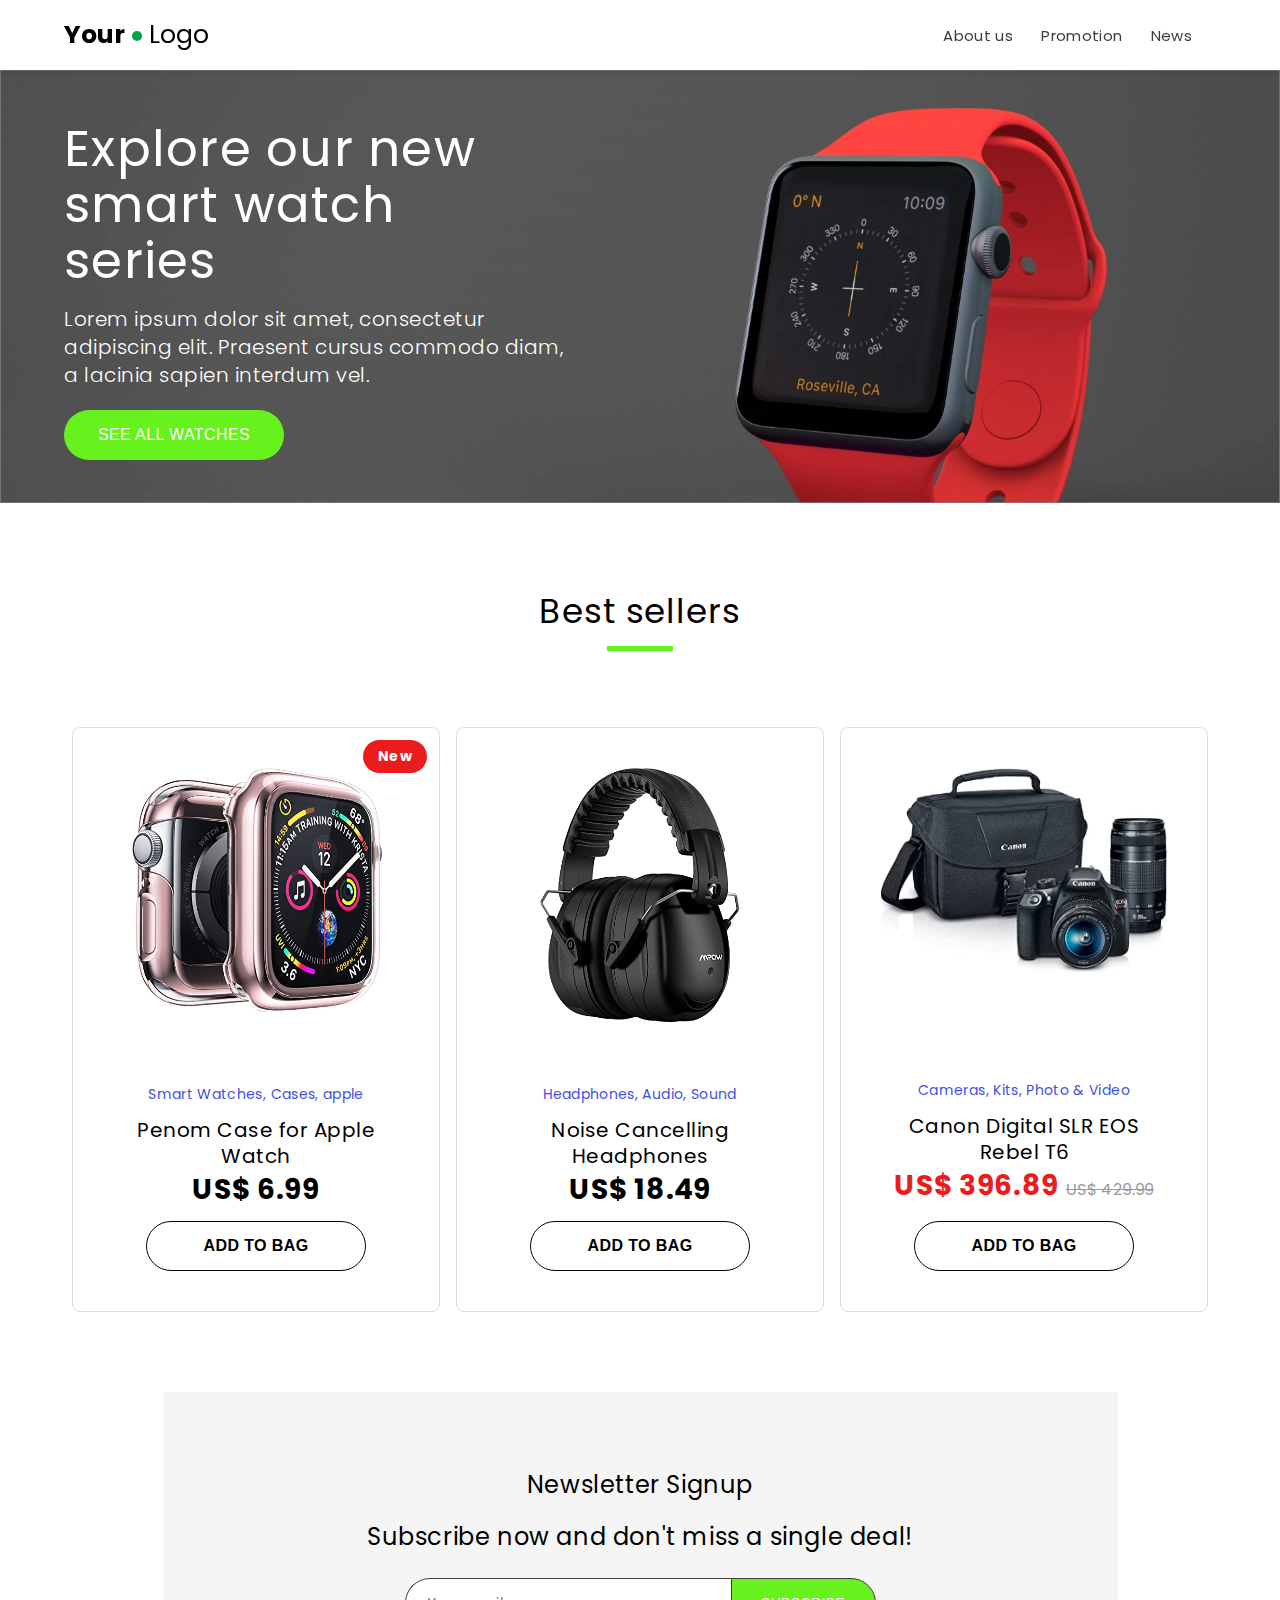
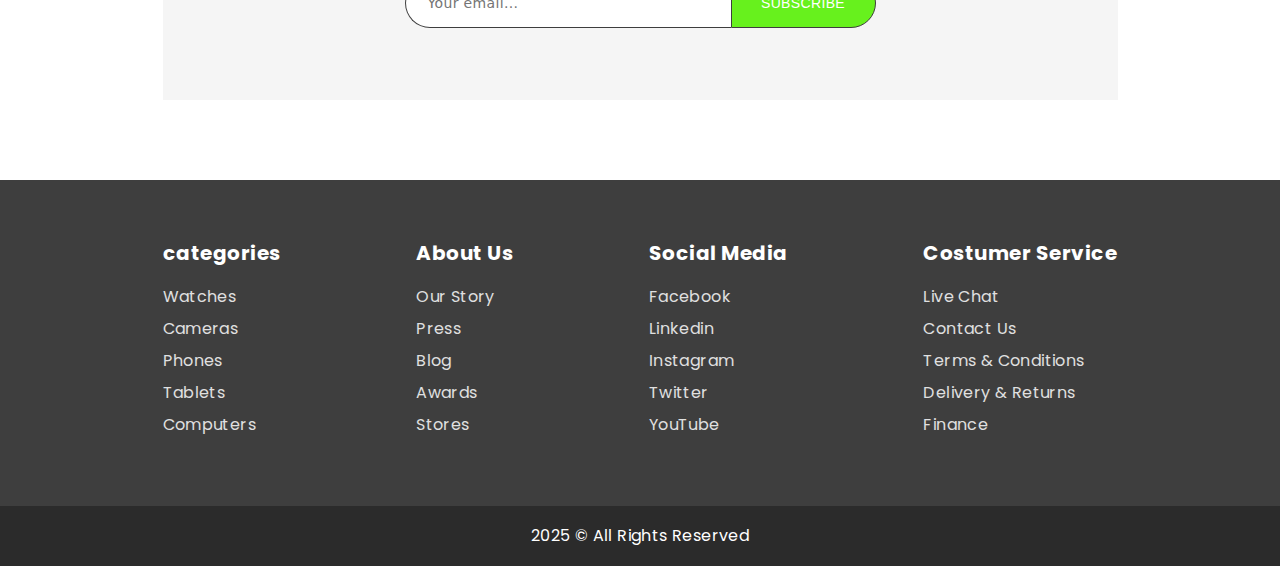
==== commit 16aca3c5: "Media queries menu-icon" ====
--- a/index.html
+++ b/index.html
@@ -25,6 +25,7 @@
                     <li><a href="#">About us</a></li>
                     <li><a href="#">Promotion</a></li>
                     <li><a href="#">News</a></li>
+                    <li class="menu-icon"><img src="img/menu_icon.png" alt="menu icon"></li>
                 </ul>
             </nav>
         </div>
@@ -145,7 +146,7 @@
         </div>
 
         <div class="copyright-text">
-            2025 © All Rights Reserved
+            2025 &copy; All Rights Reserved
         </div>
     </footer>
 
--- a/styles/styles.css
+++ b/styles/styles.css
@@ -5,7 +5,8 @@
 }
 
 .container {
-  max-width: 1080px;
+  width: 1440px;
+  max-width: 90%;
   margin: auto;
   padding: 0 16px;
 }
@@ -49,12 +50,22 @@
 
 header nav {
   display: inline-block;
-  float: right;
 }
 
 header nav ul li {
   display: inline-block;
 }
+
+header nav ul li.menu-icon {
+  display: none;
+}
+
+header nav ul li.menu-icon img {
+  vertical-align: middle;
+  width: 20px;
+  height: auto;
+}
+
 
 header nav ul li a {
   color: #3e3e3e;
@@ -62,6 +73,10 @@
   letter-spacing: 0.37px;
   margin-right: 24px;
   text-decoration: none;
+}
+
+header nav ul li a:hover{
+  color: #67f11d;
 }
 
 header nav ul li:last-of-type a {
@@ -129,6 +144,13 @@
   text-align: center;
   border: none;
   text-transform: uppercase;
+  cursor: pointer;
+}
+
+.hero-content button:hover{
+  color:#67f11d;
+  background-color: #fff;
+  border: 1px solid #67f11d;
 }
 
 section.best-sellers {
@@ -171,6 +193,7 @@
   display: flex;
   flex-direction: column;
   justify-content: space-between;
+  cursor: pointer;
 }
 
 section.best-sellers .product-slider .product img{
@@ -253,6 +276,13 @@
   font-weight: 700;
   letter-spacing: 0.4px;
   line-height: 24px;
+  cursor: pointer;
+}
+
+section.best-sellers .product-slider .product:hover .product-info button {
+  background-color: #67f11d;
+  color: #fff;
+  border: 1px solid #67f11d;
 }
 
 section.newsletter {
@@ -293,6 +323,7 @@
   border-radius: 60px 0 0 60px;
   box-sizing: border-box;
   border: 1px solid #3e3e3e;
+  border-right: none;
   color: #3e3e3e;
   font-size: 14px;
   font-family: system-ui, -apple-system, BlinkMacSystemFont, 'Segoe UI', Roboto, Oxygen, Ubuntu, Cantarell, 'Open Sans', 'Helvetica Neue', sans-serif;
@@ -308,14 +339,20 @@
   border-radius: 0 60px 60px 0;
   box-sizing: border-box;
   background-color: #67f11d;  
-  border: 1px solid #67f11d;
+  border: 1px solid #3e3e3e;
   color: #fff;
   font-size: 14px;
   letter-spacing: 0.35px;
   line-height: 21px;
   text-transform: uppercase;
-}
-
+  cursor: pointer;
+}
+
+section.newsletter form button:hover {
+  background-color: #fff;  
+  border: 1px solid #3e3e3e;
+  color: #67f11d;
+}
 
 footer .bottom-nav {
   padding: 60px 0;
@@ -349,6 +386,10 @@
   display: block;
 }
 
+footer .bottom-nav ul li a:hover {
+  color: #67f11d;
+}
+
 footer .bottom-nav ul {
   list-style: none;
 }
@@ -363,4 +404,58 @@
   font-size: 16px;
   letter-spacing: 0.4px;
   line-height: 22px;
-}+}
+
+/* ********************** MEDIA QUERIES ****************/
+
+/*Design for dektop */
+@media screen and (max-width: 1440px) {
+ 
+  .container {
+    width: 1440px;
+    max-width: 90%;
+  }
+
+  header {
+    height: 70px;
+  }
+
+  body {
+    padding-top: 70px;
+  }
+
+}
+
+/*Design for tablet */
+@media screen and (max-width: 960px) {
+ 
+  .container {
+    max-width: 92%;
+  }
+
+  header .logo {
+    font-size: 24px;
+  }
+
+  header nav ul li {
+    display: none;
+  }
+  
+  header nav ul li.menu-icon {
+    display: inline-block;
+  }
+  
+}
+
+/*Design for mobile */
+@media screen and (max-width: 576px) {
+
+  header .logo {
+    font-size: 18px;
+  }
+
+  header .logo .green-dot {
+    width: 7px;
+    height: 7px;
+  }
+}
